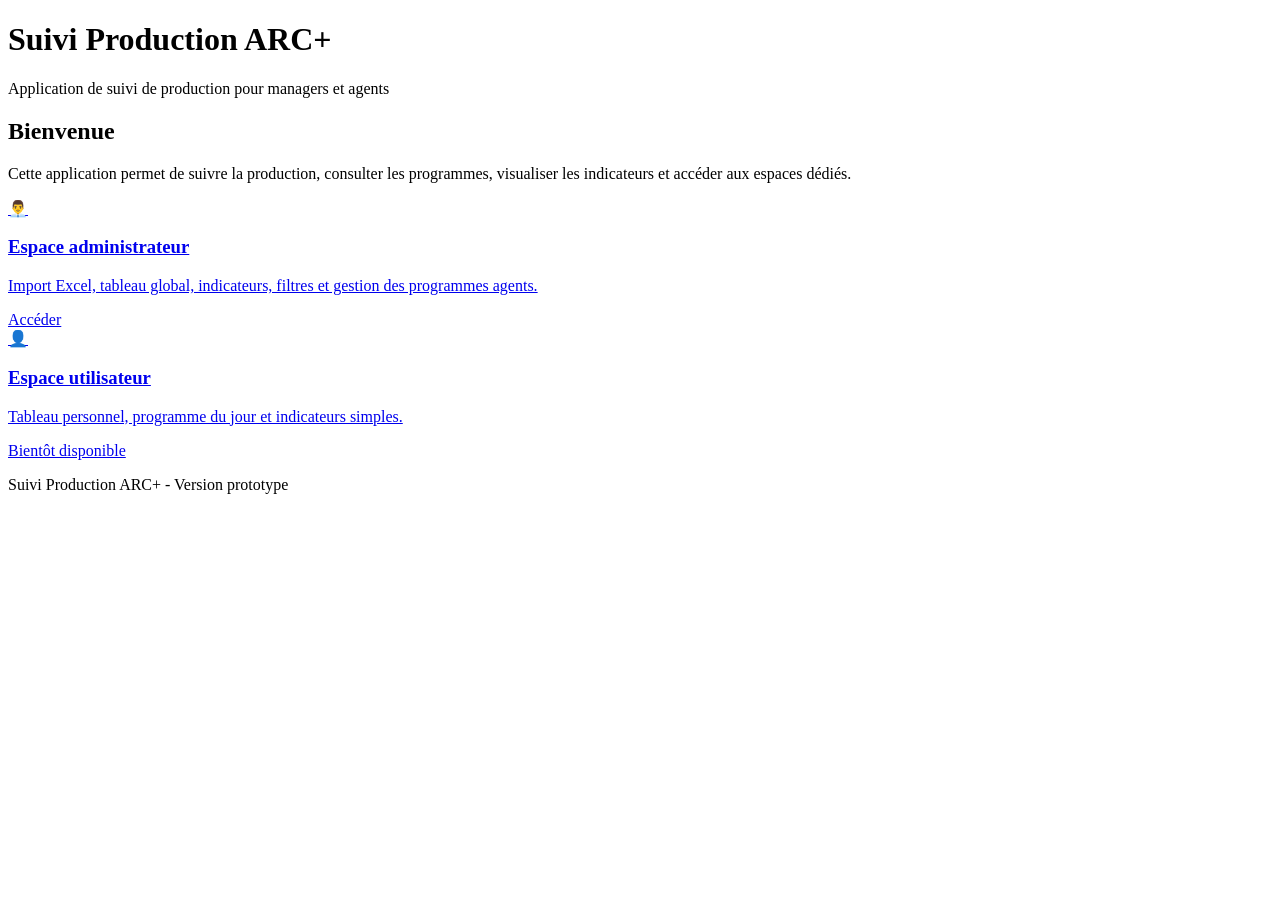
==== index.html @ c614c453 "Add initial HTML structure for ARC Production app" ====
<!DOCTYPE html>
<html lang="fr">
<head>
  <meta charset="UTF-8" />
  <meta name="viewport" content="width=device-width, initial-scale=1.0" />

  <title>Suivi Production ARC+</title>

  <link rel="stylesheet" href="./css/style.css" />
  <link rel="manifest" href="./manifest.json" />

  <meta name="theme-color" content="#2563eb" />
</head>
<body>
  <header class="app-header">
    <div class="header-content">
      <h1>Suivi Production ARC+</h1>
      <p>Application de suivi de production pour managers et agents</p>
    </div>
  </header>

  <main class="home-container">
    <section class="welcome-card">
      <h2>Bienvenue</h2>
      <p>
        Cette application permet de suivre la production, consulter les programmes,
        visualiser les indicateurs et accéder aux espaces dédiés.
      </p>
    </section>

    <section class="access-grid">
      <a href="./admin.html" class="access-card admin-card">
        <div class="card-icon">👨‍💼</div>
        <h3>Espace administrateur</h3>
        <p>
          Import Excel, tableau global, indicateurs, filtres et gestion des programmes agents.
        </p>
        <span class="card-button">Accéder</span>
      </a>

      <a href="#" class="access-card user-card">
        <div class="card-icon">👤</div>
        <h3>Espace utilisateur</h3>
        <p>
          Tableau personnel, programme du jour et indicateurs simples.
        </p>
        <span class="card-button disabled">Bientôt disponible</span>
      </a>
    </section>
  </main>

  <footer class="app-footer">
    <p>Suivi Production ARC+ - Version prototype</p>
  </footer>

  <script src="./js/app.js"></script>
</body>
</html>
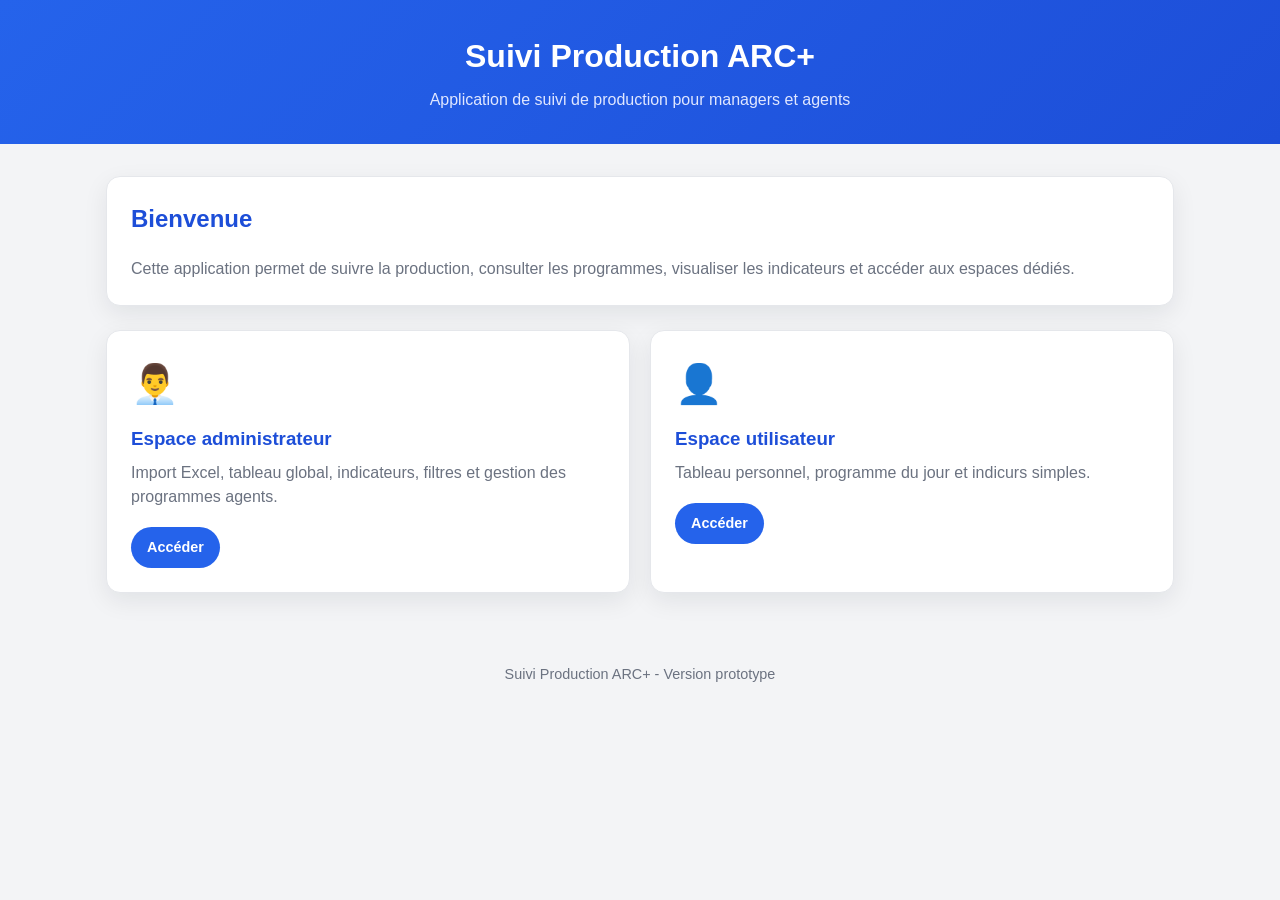
==== commit 8d860845: "Update user card link and fix typo in description" ====
--- a/index.html
+++ b/index.html
@@ -38,13 +38,13 @@
         <span class="card-button">Accéder</span>
       </a>
 
-      <a href="#" class="access-card user-card">
+      <a href="./agent.html" class="access-card user-card">
         <div class="card-icon">👤</div>
         <h3>Espace utilisateur</h3>
         <p>
-          Tableau personnel, programme du jour et indicateurs simples.
+          Tableau personnel, programme du jour et indicurs simples.
         </p>
-        <span class="card-button disabled">Bientôt disponible</span>
+        <span class="card-button">Accéder</span>
       </a>
     </section>
   </main>
--- a/css/style.css
+++ b/css/style.css
@@ -0,0 +1,354 @@
+/* =========================
+   STYLE GLOBAL
+   Suivi Production ARC+
+========================= */
+
+* {
+  box-sizing: border-box;
+}
+
+:root {
+  --primary: #2563eb;
+  --primary-dark: #1d4ed8;
+  --primary-light: #dbeafe;
+
+  --success: #16a34a;
+  --warning: #f59e0b;
+  --danger: #dc2626;
+
+  --bg-main: #f3f4f6;
+  --bg-card: #ffffff;
+
+  --text-main: #111827;
+  --text-muted: #6b7280;
+  --border: #e5e7eb;
+
+  --shadow: 0 8px 24px rgba(15, 23, 42, 0.08);
+  --radius: 14px;
+}
+
+html {
+  scroll-behavior: smooth;
+}
+
+body {
+  margin: 0;
+  font-family: Arial, Helvetica, sans-serif;
+  background: var(--bg-main);
+  color: var(--text-main);
+  line-height: 1.5;
+}
+
+a {
+  color: inherit;
+}
+
+button,
+input,
+select,
+textarea {
+  font-family: inherit;
+}
+
+button {
+  cursor: pointer;
+}
+
+.hidden {
+  display: none !important;
+}
+
+/* =========================
+   HEADER GLOBAL
+========================= */
+
+.app-header {
+  background: linear-gradient(135deg, var(--primary), var(--primary-dark));
+  color: white;
+  padding: 32px 16px;
+  text-align: center;
+}
+
+.header-content {
+  max-width: 1100px;
+  margin: 0 auto;
+}
+
+.app-header h1 {
+  margin: 0;
+  font-size: 2rem;
+}
+
+.app-header p {
+  margin: 8px 0 0;
+  color: #e0e7ff;
+}
+
+/* =========================
+   PAGE ACCUEIL
+========================= */
+
+.home-container {
+  max-width: 1100px;
+  margin: 0 auto;
+  padding: 32px 16px;
+}
+
+.welcome-card {
+  background: var(--bg-card);
+  border-radius: var(--radius);
+  padding: 24px;
+  box-shadow: var(--shadow);
+  border: 1px solid var(--border);
+}
+
+.welcome-card h2 {
+  margin-top: 0;
+  color: var(--primary-dark);
+}
+
+.welcome-card p {
+  color: var(--text-muted);
+  margin-bottom: 0;
+}
+
+.access-grid {
+  display: grid;
+  grid-template-columns: repeat(2, minmax(0, 1fr));
+  gap: 20px;
+  margin-top: 24px;
+}
+
+.access-card {
+  display: block;
+  background: var(--bg-card);
+  border-radius: var(--radius);
+  padding: 24px;
+  text-decoration: none;
+  border: 1px solid var(--border);
+  box-shadow: var(--shadow);
+  transition: transform 0.2s ease, box-shadow 0.2s ease;
+}
+
+.access-card:hover {
+  transform: translateY(-3px);
+  box-shadow: 0 12px 32px rgba(15, 23, 42, 0.12);
+}
+
+.card-icon {
+  font-size: 2.4rem;
+  margin-bottom: 12px;
+}
+
+.access-card h3 {
+  margin: 0 0 8px;
+  color: var(--primary-dark);
+}
+
+.access-card p {
+  margin: 0 0 18px;
+  color: var(--text-muted);
+}
+
+.card-button {
+  display: inline-flex;
+  align-items: center;
+  justify-content: center;
+  background: var(--primary);
+  color: white;
+  padding: 10px 16px;
+  border-radius: 999px;
+  font-size: 0.9rem;
+  font-weight: 700;
+}
+
+.card-button.disabled {
+  background: #9ca3af;
+}
+
+/* =========================
+   FOOTER
+========================= */
+
+.app-footer {
+  text-align: center;
+  padding: 24px 16px;
+  color: var(--text-muted);
+  font-size: 0.9rem;
+}
+
+/* =========================
+   BOUTONS
+========================= */
+
+.primary-button,
+.secondary-button,
+.danger-button {
+  border: none;
+  border-radius: 10px;
+  padding: 11px 16px;
+  font-weight: 700;
+  font-size: 0.95rem;
+  transition: opacity 0.2s ease, transform 0.2s ease;
+}
+
+.primary-button {
+  background: var(--primary);
+  color: white;
+}
+
+.secondary-button {
+  background: #e5e7eb;
+  color: var(--text-main);
+}
+
+.danger-button {
+  background: var(--danger);
+  color: white;
+}
+
+.primary-button:hover,
+.secondary-button:hover,
+.danger-button:hover {
+  opacity: 0.9;
+  transform: translateY(-1px);
+}
+
+.primary-button:active,
+.secondary-button:active,
+.danger-button:active {
+  transform: translateY(0);
+}
+
+/* =========================
+   FORMULAIRES
+========================= */
+
+label {
+  display: block;
+  margin-bottom: 6px;
+  font-weight: 700;
+  font-size: 0.9rem;
+}
+
+input,
+select,
+textarea {
+  width: 100%;
+  border: 1px solid var(--border);
+  border-radius: 10px;
+  padding: 11px 12px;
+  font-size: 0.95rem;
+  background: white;
+  color: var(--text-main);
+  outline: none;
+}
+
+input:focus,
+select:focus,
+textarea:focus {
+  border-color: var(--primary);
+  box-shadow: 0 0 0 3px rgba(37, 99, 235, 0.15);
+}
+
+textarea {
+  resize: vertical;
+}
+
+.form-group {
+  width: 100%;
+}
+
+.full-width {
+  grid-column: 1 / -1;
+}
+
+.message {
+  margin: 12px 0 0;
+  color: var(--text-muted);
+  font-size: 0.9rem;
+}
+
+.message.success {
+  color: var(--success);
+  font-weight: 700;
+}
+
+.message.error {
+  color: var(--danger);
+  font-weight: 700;
+}
+
+.message.warning {
+  color: var(--warning);
+  font-weight: 700;
+}
+
+/* =========================
+   TABLEAUX
+========================= */
+
+.table-wrapper {
+  width: 100%;
+  overflow-x: auto;
+  border-radius: 12px;
+  border: 1px solid var(--border);
+  background: white;
+}
+
+.data-table {
+  width: 100%;
+  border-collapse: collapse;
+  min-width: 720px;
+}
+
+.data-table th,
+.data-table td {
+  padding: 12px 14px;
+  border-bottom: 1px solid var(--border);
+  text-align: left;
+  font-size: 0.92rem;
+}
+
+.data-table th {
+  background: #f9fafb;
+  font-weight: 800;
+  color: #374151;
+}
+
+.data-table tbody tr:hover {
+  background: #f9fafb;
+}
+
+.empty-table {
+  text-align: center !important;
+  color: var(--text-muted);
+  padding: 24px !important;
+}
+
+/* =========================
+   RESPONSIVE GLOBAL
+========================= */
+
+@media (max-width: 768px) {
+  .app-header {
+    padding: 24px 16px;
+  }
+
+  .app-header h1 {
+    font-size: 1.6rem;
+  }
+
+  .access-grid {
+    grid-template-columns: 1fr;
+  }
+
+  .home-container {
+    padding: 20px 12px;
+  }
+
+  .welcome-card,
+  .access-card {
+    padding: 18px;
+  }
+}
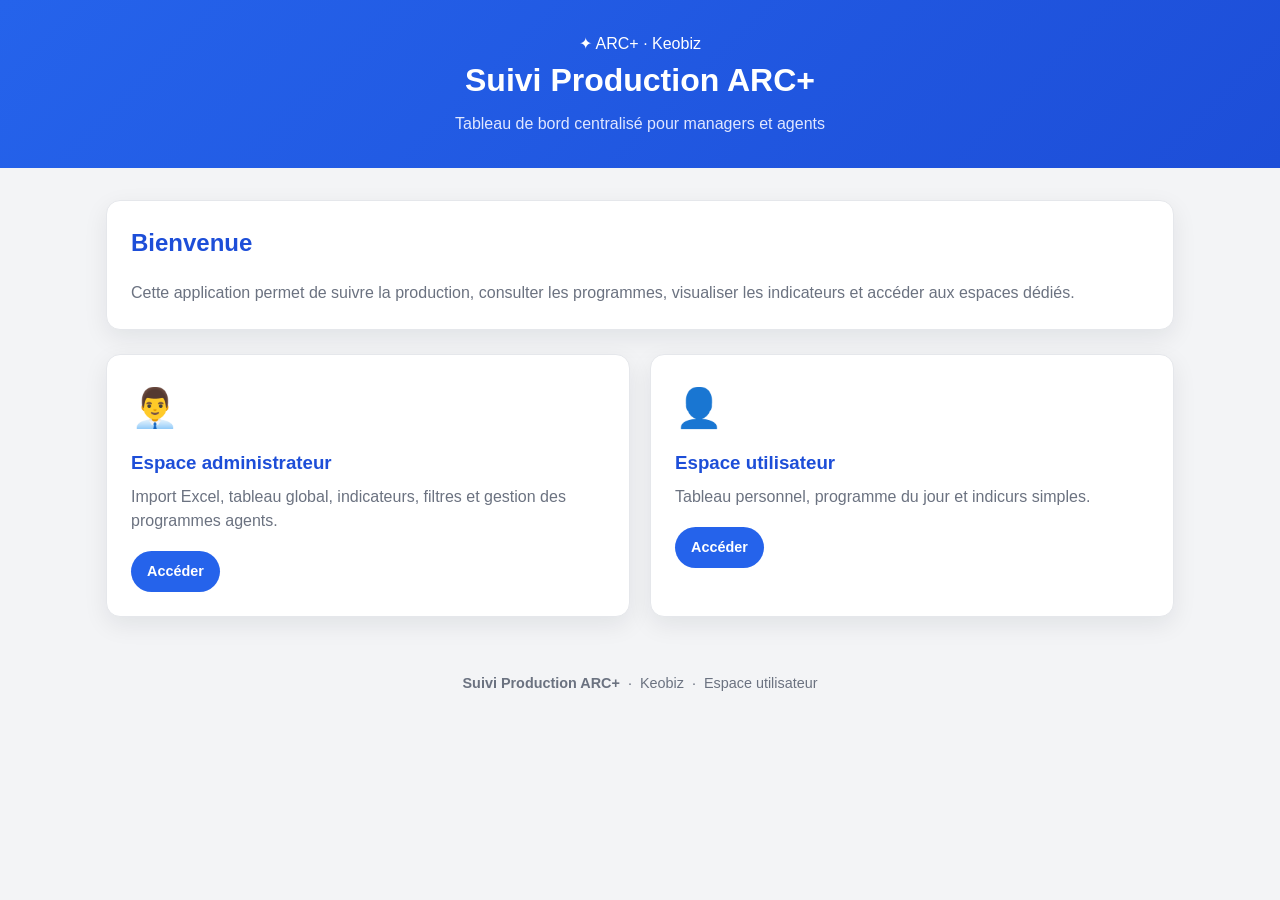
==== commit 7028f653: "Revise header and footer in index.html Updated header and footer content for improved clarity." ====
--- a/index.html
+++ b/index.html
@@ -12,13 +12,13 @@
   <meta name="theme-color" content="#2563eb" />
 </head>
 <body>
-  <header class="app-header">
-    <div class="header-content">
-      <h1>Suivi Production ARC+</h1>
-      <p>Application de suivi de production pour managers et agents</p>
-    </div>
-  </header>
-
+<header class="app-header">
+  <div class="header-content">
+    <div class="header-badge">✦ ARC+ · Keobiz</div>
+    <h1>Suivi Production ARC+</h1>
+    <p>Tableau de bord centralisé pour managers et agents</p>
+  </div>
+</header>
   <main class="home-container">
     <section class="welcome-card">
       <h2>Bienvenue</h2>
@@ -49,10 +49,9 @@
     </section>
   </main>
 
-  <footer class="app-footer">
-    <p>Suivi Production ARC+ - Version prototype</p>
-  </footer>
-
+<footer class="app-footer">
+  <strong>Suivi Production ARC+</strong> &nbsp;·&nbsp; Keobiz &nbsp;·&nbsp; Espace utilisateur
+</footer>
   <script src="./js/app.js"></script>
 </body>
 </html>
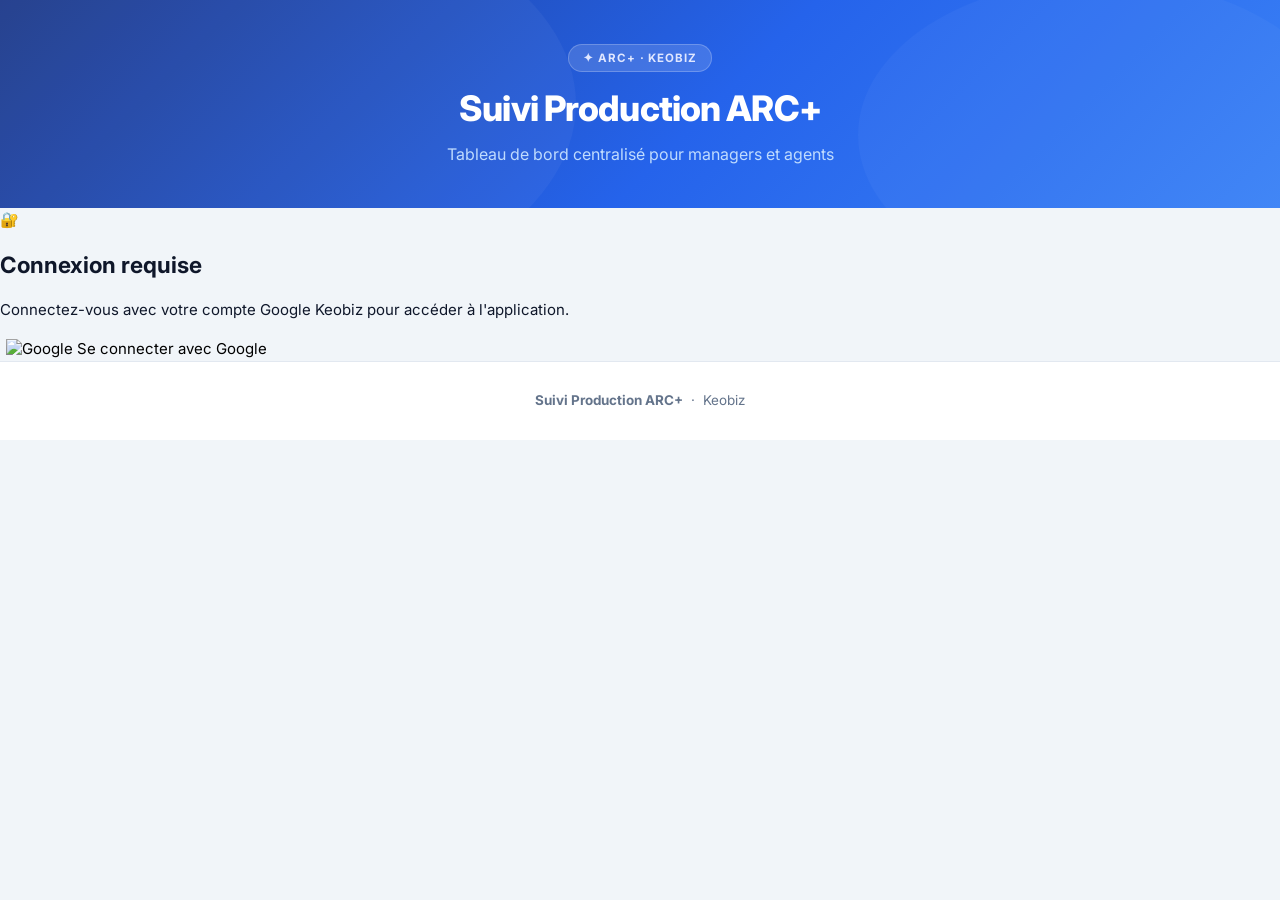
==== commit 41ba28d3: "Refactor index.html to include login functionality" ====
--- a/index.html
+++ b/index.html
@@ -3,15 +3,13 @@
 <head>
   <meta charset="UTF-8" />
   <meta name="viewport" content="width=device-width, initial-scale=1.0" />
-
   <title>Suivi Production ARC+</title>
-
   <link rel="stylesheet" href="./css/style.css" />
   <link rel="manifest" href="./manifest.json" />
-
   <meta name="theme-color" content="#2563eb" />
 </head>
 <body>
+
 <header class="app-header">
   <div class="header-content">
     <div class="header-badge">✦ ARC+ · Keobiz</div>
@@ -19,39 +17,125 @@
     <p>Tableau de bord centralisé pour managers et agents</p>
   </div>
 </header>
-  <main class="home-container">
-    <section class="welcome-card">
-      <h2>Bienvenue</h2>
-      <p>
-        Cette application permet de suivre la production, consulter les programmes,
-        visualiser les indicateurs et accéder aux espaces dédiés.
-      </p>
-    </section>
 
-    <section class="access-grid">
-      <a href="./admin.html" class="access-card admin-card">
-        <div class="card-icon">👨‍💼</div>
-        <h3>Espace administrateur</h3>
-        <p>
-          Import Excel, tableau global, indicateurs, filtres et gestion des programmes agents.
-        </p>
-        <span class="card-button">Accéder</span>
-      </a>
+<!-- ÉCRAN DE CONNEXION -->
+<div id="loginOverlay" class="auth-overlay">
+  <div class="auth-modal">
+    <div class="auth-modal-icon">🔐</div>
+    <h2>Connexion requise</h2>
+    <p>Connectez-vous avec votre compte Google Keobiz pour accéder à l'application.</p>
+    <button id="googleSignInBtn" class="google-btn">
+      <img src="https://developers.google.com/identity/images/g-logo.png" alt="Google" width="20" />
+      Se connecter avec Google
+    </button>
+    <p id="loginError" class="message error" style="display:none;"></p>
+  </div>
+</div>
 
-      <a href="./agent.html" class="access-card user-card">
-        <div class="card-icon">👤</div>
-        <h3>Espace utilisateur</h3>
-        <p>
-          Tableau personnel, programme du jour et indicurs simples.
-        </p>
-        <span class="card-button">Accéder</span>
-      </a>
-    </section>
-  </main>
+<!-- CONTENU PRINCIPAL -->
+<main id="mainContent" class="home-container hidden">
+
+  <section class="welcome-card user-greeting-card">
+    <div class="user-greeting-info">
+      <img id="userAvatar" src="" alt="" class="user-avatar hidden" />
+      <div>
+        <h2 id="userWelcomeName">Bienvenue</h2>
+        <p id="userWelcomeEmail" class="text-muted"></p>
+      </div>
+    </div>
+    <button id="headerLogoutBtn" class="secondary-button">↩ Déconnexion</button>
+  </section>
+
+  <section class="access-grid" id="accessGrid">
+    <!-- Cartes rendues dynamiquement selon le rôle -->
+  </section>
+
+</main>
 
 <footer class="app-footer">
-  <strong>Suivi Production ARC+</strong> &nbsp;·&nbsp; Keobiz &nbsp;·&nbsp; Espace utilisateur
+  <strong>Suivi Production ARC+</strong> &nbsp;·&nbsp; Keobiz
 </footer>
-  <script src="./js/app.js"></script>
+
+<!-- Firebase SDK -->
+<script src="https://www.gstatic.com/firebasejs/10.12.0/firebase-app-compat.js"></script>
+<script src="https://www.gstatic.com/firebasejs/10.12.0/firebase-auth-compat.js"></script>
+<script src="https://www.gstatic.com/firebasejs/10.12.0/firebase-firestore-compat.js"></script>
+
+<script src="./js/firebase-config.js"></script>
+<script src="./js/auth.js"></script>
+<script src="./js/app.js"></script>
+
+<script>
+  const loginOverlay   = document.getElementById("loginOverlay");
+  const mainContent    = document.getElementById("mainContent");
+  const googleSignInBtn= document.getElementById("googleSignInBtn");
+  const loginError     = document.getElementById("loginError");
+  const headerLogoutBtn= document.getElementById("headerLogoutBtn");
+
+  onAuthStateChanged((user, reason) => {
+    if (user) {
+      loginOverlay.classList.add("hidden");
+      mainContent.classList.remove("hidden");
+      renderGreeting(user);
+      renderCards(user);
+    } else {
+      loginOverlay.classList.remove("hidden");
+      mainContent.classList.add("hidden");
+      if (reason === "unauthorized") showError("Accès non autorisé pour ce compte Google.");
+    }
+  });
+
+  googleSignInBtn.addEventListener("click", async () => {
+    googleSignInBtn.disabled = true;
+    googleSignInBtn.innerHTML = `<span class="spinner"></span> Connexion…`;
+    const result = await signInWithGoogle();
+    if (!result.success) {
+      showError(result.message);
+      googleSignInBtn.disabled = false;
+      googleSignInBtn.innerHTML = `<img src="https://developers.google.com/identity/images/g-logo.png" alt="Google" width="20" /> Se connecter avec Google`;
+    }
+  });
+
+  headerLogoutBtn.addEventListener("click", () => signOutUser());
+
+  function showError(msg) {
+    loginError.textContent    = msg;
+    loginError.style.display  = "block";
+  }
+
+  function renderGreeting(user) {
+    document.getElementById("userWelcomeName").textContent  = `Bonjour, ${user.name || user.email}`;
+    document.getElementById("userWelcomeEmail").textContent = user.email;
+    const avatar = document.getElementById("userAvatar");
+    if (user.photo) { avatar.src = user.photo; avatar.classList.remove("hidden"); }
+  }
+
+  function renderCards(user) {
+    const grid    = document.getElementById("accessGrid");
+    const isAdmin = ACCESS_CONTROL.isAdmin(user.email);
+    const isUser  = ACCESS_CONTROL.isUser(user.email);
+    let html      = "";
+    if (isAdmin) {
+      html += `
+        <a href="./admin.html" class="access-card admin-card">
+          <div class="card-icon">👨‍💼</div>
+          <h3>Espace administrateur</h3>
+          <p>Tableau de bord, production globale, annonces, messages, sections et gestion des agents.</p>
+          <span class="card-button">Accéder</span>
+        </a>`;
+    }
+    if (isUser) {
+      html += `
+        <a href="./agent.html" class="access-card user-card">
+          <div class="card-icon">👤</div>
+          <h3>Espace utilisateur</h3>
+          <p>Tableau personnel, programme du jour, annonces, messages et saisie de production.</p>
+          <span class="card-button">Accéder</span>
+        </a>`;
+    }
+    grid.innerHTML = html;
+  }
+</script>
+
 </body>
 </html>
--- a/css/style.css
+++ b/css/style.css
@@ -3,85 +3,138 @@
    Suivi Production ARC+
 ========================= */
 
-* {
+@import url('https://fonts.googleapis.com/css2?family=Inter:wght@400;500;600;700;800&display=swap');
+
+*, *::before, *::after {
   box-sizing: border-box;
 }
 
 :root {
-  --primary: #2563eb;
-  --primary-dark: #1d4ed8;
-  --primary-light: #dbeafe;
-
-  --success: #16a34a;
-  --warning: #f59e0b;
-  --danger: #dc2626;
-
-  --bg-main: #f3f4f6;
-  --bg-card: #ffffff;
-
-  --text-main: #111827;
-  --text-muted: #6b7280;
-  --border: #e5e7eb;
-
-  --shadow: 0 8px 24px rgba(15, 23, 42, 0.08);
-  --radius: 14px;
-}
-
-html {
-  scroll-behavior: smooth;
-}
+  /* Couleurs primaires */
+  --primary:        #2563eb;
+  --primary-dark:   #1e40af;
+  --primary-deeper: #1e3a8a;
+  --primary-light:  #eff6ff;
+  --primary-border: #bfdbfe;
+  --accent:         #0ea5e9;
+
+  /* Feedback */
+  --success:    #10b981;
+  --success-bg: #d1fae5;
+  --warning:    #f59e0b;
+  --warning-bg: #fef3c7;
+  --danger:     #ef4444;
+  --danger-bg:  #fee2e2;
+
+  /* Neutres */
+  --bg-main:       #f1f5f9;
+  --bg-card:       #ffffff;
+  --bg-subtle:     #f8fafc;
+  --text-main:     #0f172a;
+  --text-secondary:#334155;
+  --text-muted:    #64748b;
+  --border:        #e2e8f0;
+  --border-strong: #cbd5e1;
+
+  /* Ombres */
+  --shadow-sm: 0 1px 3px rgba(0,0,0,0.07), 0 1px 2px rgba(0,0,0,0.04);
+  --shadow:    0 4px 6px -1px rgba(0,0,0,0.07), 0 2px 4px -1px rgba(0,0,0,0.04);
+  --shadow-lg: 0 10px 15px -3px rgba(0,0,0,0.08), 0 4px 6px -2px rgba(0,0,0,0.04);
+  --shadow-blue: 0 4px 14px rgba(37,99,235,0.22);
+
+  /* Formes */
+  --radius-sm:  8px;
+  --radius:     12px;
+  --radius-lg:  16px;
+  --radius-full:999px;
+}
+
+html { scroll-behavior: smooth; }
 
 body {
   margin: 0;
-  font-family: Arial, Helvetica, sans-serif;
+  font-family: 'Inter', -apple-system, BlinkMacSystemFont, 'Segoe UI', sans-serif;
   background: var(--bg-main);
   color: var(--text-main);
-  line-height: 1.5;
-}
-
-a {
-  color: inherit;
-}
-
-button,
-input,
-select,
-textarea {
-  font-family: inherit;
-}
-
-button {
-  cursor: pointer;
-}
-
-.hidden {
-  display: none !important;
-}
-
-/* =========================
-   HEADER GLOBAL
+  line-height: 1.6;
+  font-size: 15px;
+  -webkit-font-smoothing: antialiased;
+}
+
+a { color: inherit; text-decoration: none; }
+button, input, select, textarea { font-family: inherit; font-size: inherit; }
+button { cursor: pointer; border: none; background: none; }
+h1, h2, h3, h4, h5, h6 { line-height: 1.3; font-weight: 700; }
+
+.hidden { display: none !important; }
+
+/* =========================
+   HEADER GLOBAL (index.html)
 ========================= */
 
 .app-header {
-  background: linear-gradient(135deg, var(--primary), var(--primary-dark));
+  background: linear-gradient(135deg, var(--primary-deeper) 0%, var(--primary) 55%, #3b82f6 100%);
   color: white;
-  padding: 32px 16px;
+  padding: 44px 16px 40px;
   text-align: center;
+  position: relative;
+  overflow: hidden;
+}
+
+.app-header::before {
+  content: '';
+  position: absolute;
+  top: -50%; left: -10%;
+  width: 55%; height: 200%;
+  background: rgba(255,255,255,0.04);
+  border-radius: 50%;
+  pointer-events: none;
+}
+
+.app-header::after {
+  content: '';
+  position: absolute;
+  bottom: -40%; right: -5%;
+  width: 38%; height: 150%;
+  background: rgba(255,255,255,0.03);
+  border-radius: 50%;
+  pointer-events: none;
 }
 
 .header-content {
   max-width: 1100px;
   margin: 0 auto;
+  position: relative;
+  z-index: 1;
+}
+
+.header-badge {
+  display: inline-flex;
+  align-items: center;
+  gap: 6px;
+  background: rgba(255,255,255,0.14);
+  border: 1px solid rgba(255,255,255,0.22);
+  color: #e0e7ff;
+  padding: 4px 14px;
+  border-radius: var(--radius-full);
+  font-size: 0.72rem;
+  font-weight: 700;
+  letter-spacing: 0.08em;
+  text-transform: uppercase;
+  margin-bottom: 14px;
 }
 
 .app-header h1 {
   margin: 0;
-  font-size: 2rem;
+  font-size: 2.2rem;
+  font-weight: 800;
+  letter-spacing: -0.025em;
 }
 
 .app-header p {
-  margin: 8px 0 0;
-  color: #e0e7ff;
+  margin: 10px 0 0;
+  color: #bfdbfe;
+  font-size: 1rem;
 }
 
 /* =========================
@@ -91,25 +144,28 @@
 .home-container {
   max-width: 1100px;
   margin: 0 auto;
-  padding: 32px 16px;
+  padding: 32px 16px 52px;
 }
 
 .welcome-card {
   background: var(--bg-card);
-  border-radius: var(--radius);
-  padding: 24px;
+  border-radius: var(--radius-lg);
+  padding: 28px 32px;
   box-shadow: var(--shadow);
   border: 1px solid var(--border);
 }
 
 .welcome-card h2 {
   margin-top: 0;
+  margin-bottom: 8px;
   color: var(--primary-dark);
+  font-size: 1.3rem;
 }
 
 .welcome-card p {
   color: var(--text-muted);
   margin-bottom: 0;
+  font-size: 0.94rem;
 }
 
 .access-grid {
@@ -122,48 +178,70 @@
 .access-card {
   display: block;
   background: var(--bg-card);
-  border-radius: var(--radius);
-  padding: 24px;
-  text-decoration: none;
+  border-radius: var(--radius-lg);
+  padding: 28px;
   border: 1px solid var(--border);
   box-shadow: var(--shadow);
-  transition: transform 0.2s ease, box-shadow 0.2s ease;
+  transition: transform 0.22s ease, box-shadow 0.22s ease, border-color 0.22s ease;
+  position: relative;
+  overflow: hidden;
+}
+
+.access-card::before {
+  content: '';
+  position: absolute;
+  top: 0; left: 0; right: 0;
+  height: 3px;
+  background: linear-gradient(90deg, var(--primary), var(--accent));
 }
 
 .access-card:hover {
-  transform: translateY(-3px);
-  box-shadow: 0 12px 32px rgba(15, 23, 42, 0.12);
+  transform: translateY(-5px);
+  box-shadow: var(--shadow-lg);
+  border-color: var(--primary-border);
 }
 
 .card-icon {
-  font-size: 2.4rem;
-  margin-bottom: 12px;
+  font-size: 2.6rem;
+  margin-bottom: 14px;
+  display: block;
 }
 
 .access-card h3 {
   margin: 0 0 8px;
   color: var(--primary-dark);
+  font-size: 1.15rem;
 }
 
 .access-card p {
-  margin: 0 0 18px;
-  color: var(--text-muted);
+  margin: 0 0 20px;
+  color: var(--text-muted);
+  font-size: 0.9rem;
+  line-height: 1.55;
 }
 
 .card-button {
   display: inline-flex;
   align-items: center;
   justify-content: center;
+  gap: 6px;
   background: var(--primary);
   color: white;
-  padding: 10px 16px;
-  border-radius: 999px;
-  font-size: 0.9rem;
+  padding: 10px 18px;
+  border-radius: var(--radius-full);
+  font-size: 0.88rem;
   font-weight: 700;
+  transition: background 0.2s, box-shadow 0.2s;
+}
+
+.card-button:hover {
+  background: var(--primary-dark);
+  box-shadow: var(--shadow-blue);
 }
 
 .card-button.disabled {
-  background: #9ca3af;
+  background: #94a3b8;
+  cursor: not-allowed;
 }
 
 /* =========================
@@ -172,9 +250,34 @@
 
 .app-footer {
   text-align: center;
-  padding: 24px 16px;
-  color: var(--text-muted);
-  font-size: 0.9rem;
+  padding: 28px 16px;
+  color: var(--text-muted);
+  font-size: 0.84rem;
+  border-top: 1px solid var(--border);
+  background: var(--bg-card);
+}
+
+/* =========================
+   SECTION HEADER
+========================= */
+
+.section-header {
+  margin-bottom: 20px;
+  padding-bottom: 16px;
+  border-bottom: 1px solid var(--border);
+}
+
+.section-header h2 {
+  margin: 0;
+  color: var(--text-main);
+  font-size: 1.1rem;
+  font-weight: 700;
+}
+
+.section-header p {
+  margin: 5px 0 0;
+  color: var(--text-muted);
+  font-size: 0.875rem;
 }
 
 /* =========================
@@ -184,22 +287,41 @@
 .primary-button,
 .secondary-button,
 .danger-button {
-  border: none;
-  border-radius: 10px;
-  padding: 11px 16px;
-  font-weight: 700;
-  font-size: 0.95rem;
-  transition: opacity 0.2s ease, transform 0.2s ease;
+  display: inline-flex;
+  align-items: center;
+  justify-content: center;
+  gap: 7px;
+  border-radius: var(--radius);
+  padding: 11px 18px;
+  font-weight: 600;
+  font-size: 0.9rem;
+  transition: all 0.2s ease;
+  cursor: pointer;
+  white-space: nowrap;
 }
 
 .primary-button {
   background: var(--primary);
   color: white;
+  box-shadow: 0 1px 4px rgba(37,99,235,0.28);
+}
+
+.primary-button:hover {
+  background: var(--primary-dark);
+  box-shadow: var(--shadow-blue);
+  transform: translateY(-1px);
 }
 
 .secondary-button {
-  background: #e5e7eb;
-  color: var(--text-main);
+  background: var(--bg-subtle);
+  color: var(--text-secondary);
+  border: 1px solid var(--border);
+}
+
+.secondary-button:hover {
+  background: #e2e8f0;
+  border-color: var(--border-strong);
+  transform: translateY(-1px);
 }
 
 .danger-button {
@@ -207,18 +329,14 @@
   color: white;
 }
 
-.primary-button:hover,
-.secondary-button:hover,
 .danger-button:hover {
-  opacity: 0.9;
+  background: #dc2626;
   transform: translateY(-1px);
 }
 
 .primary-button:active,
 .secondary-button:active,
-.danger-button:active {
-  transform: translateY(0);
-}
+.danger-button:active { transform: translateY(0); }
 
 /* =========================
    FORMULAIRES
@@ -227,62 +345,49 @@
 label {
   display: block;
   margin-bottom: 6px;
-  font-weight: 700;
+  font-weight: 600;
+  font-size: 0.875rem;
+  color: var(--text-secondary);
+}
+
+input, select, textarea {
+  width: 100%;
+  border: 1.5px solid var(--border);
+  border-radius: var(--radius);
+  padding: 10px 13px;
   font-size: 0.9rem;
-}
-
-input,
-select,
-textarea {
-  width: 100%;
-  border: 1px solid var(--border);
-  border-radius: 10px;
-  padding: 11px 12px;
-  font-size: 0.95rem;
   background: white;
   color: var(--text-main);
   outline: none;
-}
-
-input:focus,
-select:focus,
-textarea:focus {
+  transition: border-color 0.2s, box-shadow 0.2s;
+}
+
+input:focus, select:focus, textarea:focus {
   border-color: var(--primary);
-  box-shadow: 0 0 0 3px rgba(37, 99, 235, 0.15);
+  box-shadow: 0 0 0 3px rgba(37,99,235,0.12);
+}
+
+input::placeholder, textarea::placeholder {
+  color: #94a3b8;
 }
 
 textarea {
   resize: vertical;
-}
-
-.form-group {
-  width: 100%;
-}
-
-.full-width {
-  grid-column: 1 / -1;
-}
+  min-height: 100px;
+}
+
+.form-group { width: 100%; }
+.full-width { grid-column: 1 / -1; }
 
 .message {
-  margin: 12px 0 0;
-  color: var(--text-muted);
-  font-size: 0.9rem;
-}
-
-.message.success {
-  color: var(--success);
-  font-weight: 700;
-}
-
-.message.error {
-  color: var(--danger);
-  font-weight: 700;
-}
-
-.message.warning {
-  color: var(--warning);
-  font-weight: 700;
-}
+  margin: 10px 0 0;
+  color: var(--text-muted);
+  font-size: 0.875rem;
+}
+
+.message.success { color: var(--success); font-weight: 600; }
+.message.error   { color: var(--danger);  font-weight: 600; }
+.message.warning { color: var(--warning); font-weight: 600; }
 
 /* =========================
    TABLEAUX
@@ -291,7 +396,7 @@
 .table-wrapper {
   width: 100%;
   overflow-x: auto;
-  border-radius: 12px;
+  border-radius: var(--radius);
   border: 1px solid var(--border);
   background: white;
 }
@@ -304,51 +409,53 @@
 
 .data-table th,
 .data-table td {
-  padding: 12px 14px;
+  padding: 13px 16px;
   border-bottom: 1px solid var(--border);
   text-align: left;
-  font-size: 0.92rem;
+  font-size: 0.88rem;
 }
 
 .data-table th {
-  background: #f9fafb;
-  font-weight: 800;
-  color: #374151;
-}
-
-.data-table tbody tr:hover {
-  background: #f9fafb;
-}
+  background: var(--bg-subtle);
+  font-weight: 700;
+  color: var(--text-muted);
+  font-size: 0.74rem;
+  letter-spacing: 0.06em;
+  text-transform: uppercase;
+  border-bottom: 2px solid var(--border);
+}
+
+.data-table tbody tr:last-child td { border-bottom: none; }
+
+.data-table tbody tr:nth-child(even) { background: var(--bg-subtle); }
+.data-table tbody tr:hover { background: var(--primary-light) !important; }
 
 .empty-table {
   text-align: center !important;
   color: var(--text-muted);
-  padding: 24px !important;
-}
+  padding: 36px 24px !important;
+  font-size: 0.9rem;
+}
+
+/* =========================
+   SCROLLBAR
+========================= */
+
+::-webkit-scrollbar { width: 6px; height: 6px; }
+::-webkit-scrollbar-track { background: var(--bg-main); }
+::-webkit-scrollbar-thumb { background: var(--border-strong); border-radius: 999px; }
+::-webkit-scrollbar-thumb:hover { background: #94a3b8; }
 
 /* =========================
    RESPONSIVE GLOBAL
 ========================= */
 
 @media (max-width: 768px) {
-  .app-header {
-    padding: 24px 16px;
-  }
-
-  .app-header h1 {
-    font-size: 1.6rem;
-  }
-
-  .access-grid {
-    grid-template-columns: 1fr;
-  }
-
-  .home-container {
-    padding: 20px 12px;
-  }
-
-  .welcome-card,
-  .access-card {
-    padding: 18px;
-  }
-}
+  .app-header { padding: 28px 16px 24px; }
+  .app-header h1 { font-size: 1.65rem; }
+
+  .access-grid { grid-template-columns: 1fr; gap: 14px; }
+
+  .home-container { padding: 20px 12px 36px; }
+  .welcome-card, .access-card { padding: 20px; }
+}
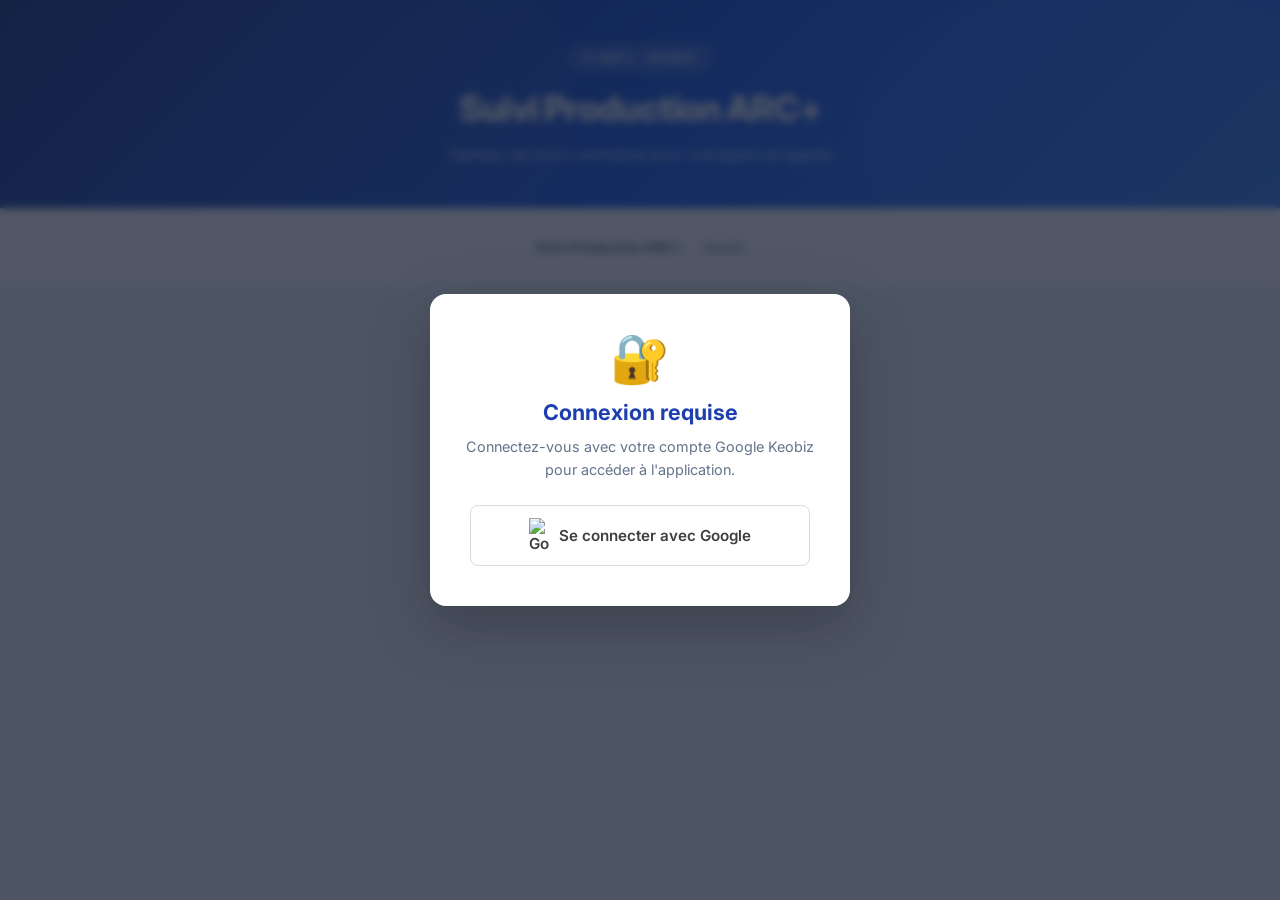
==== commit 66be109d: "Add additional stylesheet for styling enhancements" ====
--- a/index.html
+++ b/index.html
@@ -5,6 +5,7 @@
   <meta name="viewport" content="width=device-width, initial-scale=1.0" />
   <title>Suivi Production ARC+</title>
   <link rel="stylesheet" href="./css/style.css" />
+  <link rel="stylesheet" href="./css/additions.css" />
   <link rel="manifest" href="./manifest.json" />
   <meta name="theme-color" content="#2563eb" />
 </head>
--- a/css/additions.css
+++ b/css/additions.css
@@ -0,0 +1,692 @@
+/* =========================
+   ADDITIONS CSS
+   Auth + Tabs + Annonces + Messages + Sections + Dashboard
+   Suivi Production ARC+
+========================= */
+
+/* ================================================
+   AUTHENTIFICATION — OVERLAY & MODAL
+================================================ */
+
+.auth-overlay {
+  position: fixed;
+  inset: 0;
+  background: rgba(15, 23, 42, 0.72);
+  display: flex;
+  align-items: center;
+  justify-content: center;
+  z-index: 999;
+  backdrop-filter: blur(4px);
+}
+
+.auth-overlay.hidden { display: none; }
+
+.auth-modal,
+.auth-page-section .auth-modal {
+  background: white;
+  border-radius: var(--radius-lg);
+  padding: 40px 36px;
+  max-width: 420px;
+  width: 100%;
+  text-align: center;
+  box-shadow: 0 20px 60px rgba(0,0,0,0.25);
+}
+
+.auth-page-section {
+  display: flex;
+  align-items: center;
+  justify-content: center;
+  min-height: calc(100vh - 140px);
+  padding: 40px 16px;
+}
+
+.auth-modal-icon {
+  font-size: 3rem;
+  margin-bottom: 16px;
+  line-height: 1;
+}
+
+.auth-modal h2 {
+  margin: 0 0 10px;
+  color: var(--primary-dark);
+  font-size: 1.35rem;
+}
+
+.auth-modal p {
+  margin: 0 0 24px;
+  color: var(--text-muted);
+  font-size: 0.9rem;
+  line-height: 1.55;
+}
+
+/* ================================================
+   BOUTON GOOGLE SIGN-IN
+================================================ */
+
+.google-btn {
+  display: inline-flex;
+  align-items: center;
+  justify-content: center;
+  gap: 10px;
+  background: white;
+  color: #3c4043;
+  border: 1.5px solid #dadce0;
+  border-radius: 8px;
+  padding: 12px 22px;
+  font-size: 0.95rem;
+  font-weight: 600;
+  cursor: pointer;
+  transition: box-shadow 0.2s, background 0.2s;
+  width: 100%;
+  max-width: 340px;
+}
+
+.google-btn:hover {
+  background: #f8f9fa;
+  box-shadow: 0 2px 8px rgba(0,0,0,0.12);
+}
+
+.google-btn:disabled {
+  opacity: 0.6;
+  cursor: not-allowed;
+}
+
+.google-btn img { flex-shrink: 0; }
+
+/* ================================================
+   SPINNER (connexion en cours)
+================================================ */
+
+.spinner {
+  display: inline-block;
+  width: 16px; height: 16px;
+  border: 2px solid #dadce0;
+  border-top-color: var(--primary);
+  border-radius: 50%;
+  animation: spin 0.7s linear infinite;
+  flex-shrink: 0;
+}
+
+@keyframes spin { to { transform: rotate(360deg); } }
+
+/* ================================================
+   BADGE UTILISATEUR (header)
+================================================ */
+
+.user-badge {
+  display: flex;
+  align-items: center;
+  gap: 8px;
+  background: rgba(255,255,255,0.12);
+  border: 1px solid rgba(255,255,255,0.2);
+  border-radius: 8px;
+  padding: 6px 12px;
+  font-size: 0.84rem;
+  font-weight: 600;
+  color: white;
+}
+
+.user-badge-photo {
+  width: 26px; height: 26px;
+  border-radius: 50%;
+  object-fit: cover;
+  flex-shrink: 0;
+}
+
+/* Carte de bienvenue index.html */
+.user-greeting-card {
+  display: flex;
+  align-items: center;
+  justify-content: space-between;
+  flex-wrap: wrap;
+  gap: 16px;
+  margin-bottom: 24px;
+}
+
+.user-greeting-info {
+  display: flex;
+  align-items: center;
+  gap: 14px;
+}
+
+.user-avatar {
+  width: 48px; height: 48px;
+  border-radius: 50%;
+  object-fit: cover;
+  border: 2px solid var(--primary-border);
+}
+
+.text-muted { color: var(--text-muted); font-size: 0.88rem; }
+
+/* ================================================
+   CLOCHE DE NOTIFICATIONS (header agent)
+================================================ */
+
+.notif-bell {
+  display: flex;
+  align-items: center;
+  gap: 6px;
+  background: rgba(255,255,255,0.12);
+  border: 1px solid rgba(255,255,255,0.2);
+  border-radius: 8px;
+  padding: 7px 12px;
+  font-size: 0.9rem;
+  color: white;
+  cursor: default;
+}
+
+.notif-count {
+  display: inline-flex;
+  align-items: center;
+  justify-content: center;
+  background: #ef4444;
+  color: white;
+  font-size: 0.7rem;
+  font-weight: 800;
+  min-width: 18px; height: 18px;
+  border-radius: 999px;
+  padding: 0 5px;
+}
+
+/* ================================================
+   NAVIGATION PAR ONGLETS — ADMIN
+================================================ */
+
+.admin-tabs {
+  display: flex;
+  flex-wrap: wrap;
+  gap: 6px;
+  margin-bottom: 20px;
+  background: white;
+  border: 1px solid var(--border);
+  border-radius: var(--radius-lg);
+  padding: 10px;
+  box-shadow: var(--shadow-sm);
+}
+
+.admin-tab-btn {
+  display: inline-flex;
+  align-items: center;
+  gap: 5px;
+  padding: 9px 15px;
+  border-radius: var(--radius);
+  font-size: 0.87rem;
+  font-weight: 600;
+  color: var(--text-secondary);
+  background: transparent;
+  border: none;
+  cursor: pointer;
+  transition: background 0.15s, color 0.15s;
+  white-space: nowrap;
+}
+
+.admin-tab-btn:hover { background: var(--bg-subtle); color: var(--primary); }
+
+.admin-tab-btn.active {
+  background: var(--primary);
+  color: white;
+  box-shadow: 0 2px 8px rgba(37,99,235,0.3);
+}
+
+.admin-tab-panel.hidden { display: none; }
+
+/* ================================================
+   NAVIGATION PAR ONGLETS — AGENT
+================================================ */
+
+.agent-tabs {
+  display: flex;
+  flex-wrap: wrap;
+  gap: 6px;
+  margin-bottom: 20px;
+  background: white;
+  border: 1px solid var(--border);
+  border-radius: var(--radius-lg);
+  padding: 10px;
+  box-shadow: var(--shadow-sm);
+}
+
+.agent-tab-btn {
+  display: inline-flex;
+  align-items: center;
+  gap: 6px;
+  padding: 9px 15px;
+  border-radius: var(--radius);
+  font-size: 0.87rem;
+  font-weight: 600;
+  color: var(--text-secondary);
+  background: transparent;
+  border: none;
+  cursor: pointer;
+  transition: background 0.15s, color 0.15s;
+  white-space: nowrap;
+}
+
+.agent-tab-btn:hover { background: var(--bg-subtle); color: var(--primary); }
+
+.agent-tab-btn.active {
+  background: var(--primary);
+  color: white;
+  box-shadow: 0 2px 8px rgba(37,99,235,0.3);
+}
+
+.agent-tab-panel.hidden { display: none; }
+
+/* Badge sur onglet */
+.tab-badge {
+  display: inline-flex;
+  align-items: center;
+  justify-content: center;
+  background: #ef4444;
+  color: white;
+  font-size: 0.65rem;
+  font-weight: 800;
+  min-width: 16px; height: 16px;
+  border-radius: 999px;
+  padding: 0 4px;
+}
+
+/* ================================================
+   ANNONCES
+================================================ */
+
+.announcement-card {
+  background: var(--bg-subtle);
+  border: 1px solid var(--border);
+  border-radius: var(--radius);
+  padding: 18px 20px;
+  margin-bottom: 14px;
+  border-left: 4px solid var(--border-strong);
+}
+
+.announcement-card.priority-haute   { border-left-color: var(--warning); background: #fffbeb; }
+.announcement-card.priority-urgente { border-left-color: var(--danger);  background: #fff5f5; }
+
+.announcement-header {
+  display: flex;
+  align-items: flex-start;
+  justify-content: space-between;
+  gap: 12px;
+  margin-bottom: 10px;
+  flex-wrap: wrap;
+}
+
+.ann-category {
+  display: inline-flex;
+  align-items: center;
+  gap: 5px;
+  background: var(--primary-light);
+  color: var(--primary-dark);
+  border: 1px solid var(--primary-border);
+  font-size: 0.74rem;
+  font-weight: 700;
+  padding: 3px 9px;
+  border-radius: var(--radius-full);
+  margin-bottom: 5px;
+  display: block;
+}
+
+.ann-title {
+  display: block;
+  font-size: 1rem;
+  color: var(--text-main);
+}
+
+.ann-meta {
+  display: flex;
+  align-items: center;
+  gap: 10px;
+  flex-shrink: 0;
+}
+
+.ann-date, .ann-author {
+  font-size: 0.78rem;
+  color: var(--text-muted);
+}
+
+.ann-content {
+  margin: 0 0 8px;
+  color: var(--text-secondary);
+  font-size: 0.9rem;
+  line-height: 1.6;
+}
+
+.badge-target {
+  display: inline-flex;
+  align-items: center;
+  background: #f1f5f9;
+  color: var(--text-muted);
+  font-size: 0.72rem;
+  font-weight: 700;
+  padding: 2px 8px;
+  border-radius: var(--radius-full);
+}
+
+/* ================================================
+   MESSAGES
+================================================ */
+
+.message-card {
+  background: var(--bg-subtle);
+  border: 1px solid var(--border);
+  border-radius: var(--radius);
+  padding: 18px 20px;
+  margin-bottom: 12px;
+}
+
+.message-card.message-unread {
+  border-color: var(--primary-border);
+  background: var(--primary-light);
+}
+
+.message-card.message-received {
+  border-left: 4px solid var(--accent);
+}
+
+.message-header {
+  display: flex;
+  align-items: flex-start;
+  justify-content: space-between;
+  gap: 12px;
+  margin-bottom: 10px;
+  flex-wrap: wrap;
+}
+
+.message-target-label,
+.message-from-label {
+  display: block;
+  font-size: 0.78rem;
+  color: var(--text-muted);
+  margin-top: 3px;
+}
+
+.message-date {
+  font-size: 0.78rem;
+  color: var(--text-muted);
+  flex-shrink: 0;
+}
+
+.message-meta {
+  display: flex;
+  align-items: center;
+  gap: 10px;
+}
+
+.message-body {
+  margin: 0 0 10px;
+  color: var(--text-secondary);
+  font-size: 0.9rem;
+  line-height: 1.6;
+}
+
+.msg-read-label {
+  font-size: 0.78rem;
+  color: var(--success);
+  font-weight: 600;
+}
+
+/* ================================================
+   SECTIONS ADMIN (liste)
+================================================ */
+
+.section-item {
+  background: white;
+  border: 1px solid var(--border);
+  border-radius: var(--radius);
+  padding: 16px 18px;
+  margin-bottom: 12px;
+  transition: box-shadow 0.2s;
+}
+
+.section-item:hover { box-shadow: var(--shadow); }
+
+.section-item-inactive { opacity: 0.55; }
+
+.section-item-header {
+  display: flex;
+  align-items: center;
+  gap: 12px;
+  flex-wrap: wrap;
+}
+
+.section-item-icon {
+  font-size: 1.6rem;
+  flex-shrink: 0;
+}
+
+.section-item-info {
+  flex: 1;
+  min-width: 0;
+}
+
+.section-item-info strong {
+  display: block;
+  font-size: 0.97rem;
+  color: var(--text-main);
+}
+
+.section-item-category {
+  font-size: 0.75rem;
+  color: var(--text-muted);
+  font-weight: 600;
+  text-transform: uppercase;
+  letter-spacing: 0.04em;
+}
+
+.section-item-actions {
+  display: flex;
+  gap: 8px;
+  flex-wrap: wrap;
+  flex-shrink: 0;
+}
+
+.section-item-preview {
+  margin: 10px 0 0;
+  font-size: 0.85rem;
+  color: var(--text-muted);
+}
+
+/* ================================================
+   SECTIONS AGENT (affichage)
+================================================ */
+
+.info-section-card {
+  background: var(--bg-subtle);
+  border: 1px solid var(--border);
+  border-radius: var(--radius);
+  padding: 20px 22px;
+  margin-bottom: 16px;
+}
+
+.info-section-header {
+  display: flex;
+  align-items: center;
+  gap: 12px;
+  margin-bottom: 14px;
+  padding-bottom: 12px;
+  border-bottom: 1px solid var(--border);
+}
+
+.info-section-body {
+  font-size: 0.9rem;
+  line-height: 1.7;
+  color: var(--text-secondary);
+}
+
+.info-section-body a { color: var(--primary); text-decoration: underline; }
+
+/* ================================================
+   DASHBOARD — TOP AGENTS
+================================================ */
+
+.top-agent-row {
+  display: flex;
+  align-items: center;
+  gap: 12px;
+  padding: 10px 14px;
+  border-radius: var(--radius);
+  background: var(--bg-subtle);
+  border: 1px solid var(--border);
+  margin-bottom: 8px;
+}
+
+.rank-badge {
+  display: inline-flex;
+  align-items: center;
+  justify-content: center;
+  width: 28px; height: 28px;
+  border-radius: 50%;
+  font-weight: 800;
+  font-size: 0.85rem;
+  background: var(--bg-main);
+  color: var(--text-muted);
+  border: 1px solid var(--border);
+  flex-shrink: 0;
+}
+
+.rank-badge.rank-1 { background: #fef3c7; color: #92400e; border-color: #fcd34d; }
+.rank-badge.rank-2 { background: #f1f5f9; color: #475569; border-color: #cbd5e1; }
+.rank-badge.rank-3 { background: #fef2f2; color: #991b1b; border-color: #fca5a5; }
+
+.agent-name-label { flex: 1; font-weight: 600; font-size: 0.92rem; }
+.agent-qty-label  { font-size: 0.92rem; color: var(--primary-dark); }
+
+/* ================================================
+   BOUTONS TAILLE SM
+================================================ */
+
+.btn-sm {
+  padding: 6px 11px !important;
+  font-size: 0.78rem !important;
+  border-radius: var(--radius-sm) !important;
+}
+
+/* ================================================
+   FORMULAIRE DE SAISIE AGENT
+================================================ */
+
+.entry-form-row {
+  display: grid;
+  grid-template-columns: 1fr 1fr 1.3fr 110px auto;
+  gap: 14px;
+  align-items: end;
+  background: var(--bg-subtle);
+  border: 1px solid var(--border);
+  border-radius: var(--radius);
+  padding: 18px 20px;
+  margin-bottom: 16px;
+}
+
+.entry-qty-group input { text-align: center; font-weight: 700; font-size: 1.05rem; }
+.invisible-label { visibility: hidden; }
+.optional-label  { font-weight: 400; color: var(--text-muted); font-size: 0.78rem; }
+.entry-table-wrapper { margin-bottom: 16px; }
+
+.btn-remove-entry {
+  display: inline-flex;
+  align-items: center;
+  justify-content: center;
+  width: 28px; height: 28px;
+  background: var(--danger-bg);
+  color: var(--danger);
+  border: 1px solid #fca5a5;
+  border-radius: var(--radius-sm);
+  font-size: 0.78rem; font-weight: 700;
+  cursor: pointer;
+  transition: background 0.15s, color 0.15s;
+}
+
+.btn-remove-entry:hover { background: var(--danger); color: white; border-color: var(--danger); }
+
+.entry-footer {
+  display: flex;
+  align-items: center;
+  justify-content: space-between;
+  gap: 16px;
+  flex-wrap: wrap;
+  padding-top: 12px;
+  border-top: 1px solid var(--border);
+}
+
+.entry-total {
+  display: flex;
+  align-items: center;
+  gap: 8px;
+  color: var(--text-muted);
+  font-size: 0.9rem;
+}
+
+.entry-total strong { color: var(--primary-dark); font-size: 1.1rem; font-weight: 800; }
+.entry-footer-actions { display: flex; align-items: center; gap: 14px; flex-wrap: wrap; }
+
+.badge-designation {
+  display: inline-flex;
+  align-items: center;
+  background: #ede9fe;
+  color: #5b21b6;
+  border: 1px solid #c4b5fd;
+  padding: 3px 9px;
+  border-radius: var(--radius-full);
+  font-size: 0.78rem; font-weight: 700;
+}
+
+.badge-affectation {
+  display: inline-flex;
+  align-items: center;
+  background: var(--primary-light);
+  color: var(--primary-dark);
+  border: 1px solid var(--primary-border);
+  padding: 3px 9px;
+  border-radius: var(--radius-full);
+  font-size: 0.78rem; font-weight: 700;
+}
+
+/* ================================================
+   GRAPHIQUES ADMIN
+================================================ */
+
+.charts-grid {
+  display: grid;
+  grid-template-columns: repeat(2, minmax(0, 1fr));
+  gap: 20px;
+}
+
+.chart-card {
+  background: var(--bg-subtle);
+  border: 1px solid var(--border);
+  border-radius: var(--radius);
+  padding: 20px;
+}
+
+.chart-container    { position: relative; height: 280px; }
+.chart-container-sm { position: relative; height: 240px; }
+
+/* ================================================
+   RESPONSIVE
+================================================ */
+
+@media (max-width: 1000px) {
+  .charts-grid { grid-template-columns: 1fr; }
+}
+
+@media (max-width: 900px) {
+  .entry-form-row { grid-template-columns: 1fr 1fr; }
+  .entry-btn-group { grid-column: 1 / -1; }
+  .entry-btn-group button { width: 100%; }
+  .admin-tabs, .agent-tabs { gap: 4px; padding: 8px; }
+  .admin-tab-btn, .agent-tab-btn { font-size: 0.8rem; padding: 7px 11px; }
+}
+
+@media (max-width: 768px) {
+  .section-item-actions { width: 100%; justify-content: flex-start; margin-top: 10px; }
+  .announcement-header  { flex-direction: column; }
+  .ann-meta { flex-wrap: wrap; }
+}
+
+@media (max-width: 600px) {
+  .entry-form-row { grid-template-columns: 1fr; }
+  .entry-footer { flex-direction: column; align-items: flex-start; }
+  .entry-footer-actions { width: 100%; flex-direction: column; }
+  .entry-footer-actions button { width: 100%; }
+  .top-agent-row { flex-wrap: wrap; }
+}
